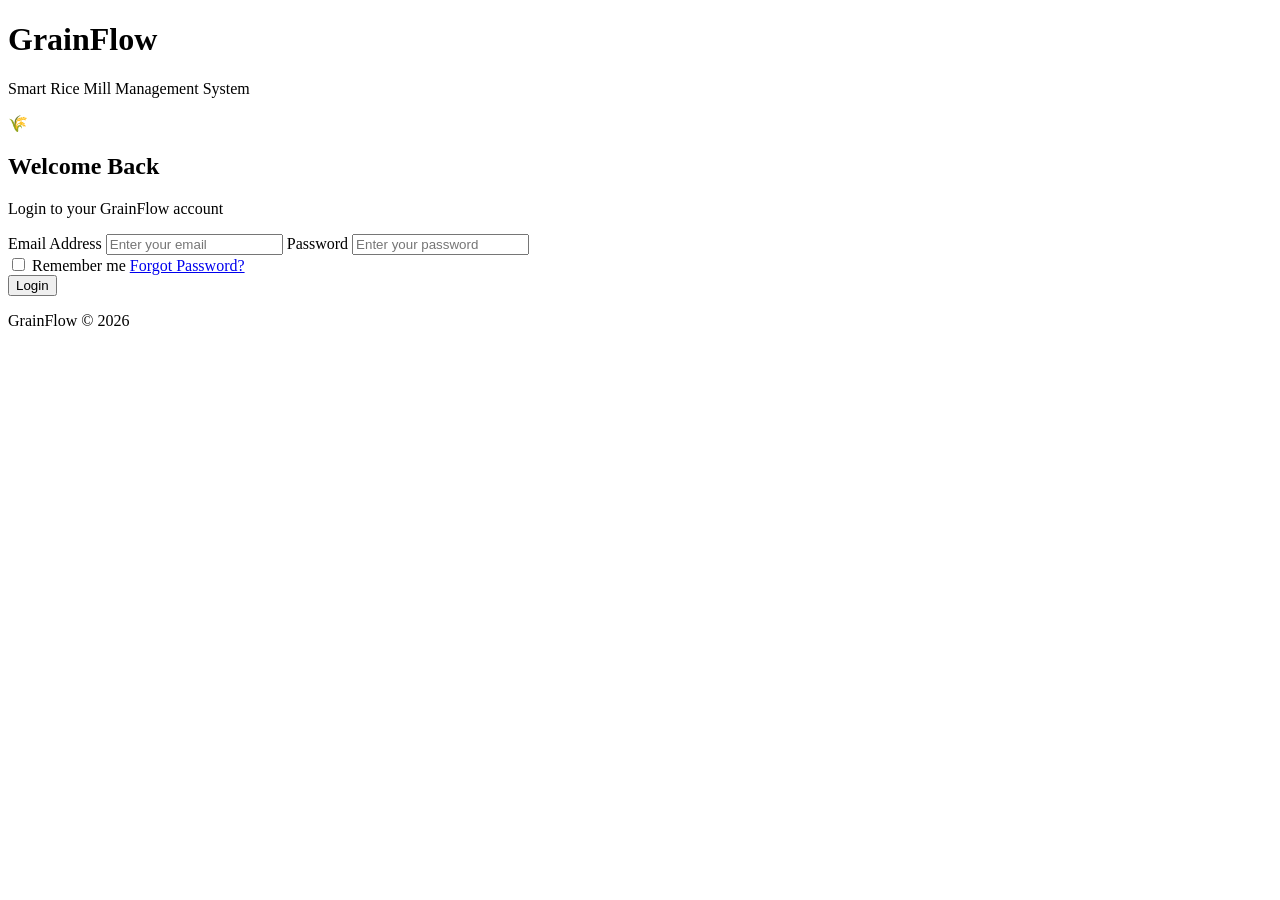
==== GrainFlow/index.html @ 27c42c1f "Rename GrainFlow/HTML/index.html to GrainFlow/index.html" ====
<!doctype html>
<html lang="en">
  <head>
    <meta charset="UTF-8" />
    <meta name="viewport" content="width=device-width, initial-scale=1.0" />

    <title>GrainFlow | Login</title>

    <link rel="stylesheet" href="../CSS/style.css" />
  </head>

  <body>
    <div class="login-container">
      <!-- Left Side -->
      <div class="login-image">
        <div class="overlay">
          <h1>GrainFlow</h1>
          <p>Smart Rice Mill Management System</p>
        </div>
      </div>

      <!-- Right Side -->
      <div class="login-box">
        <div class="logo">🌾</div>

        <h2>Welcome Back</h2>
        <p class="subtitle">Login to your GrainFlow account</p>

        <form>
          <label>Email Address</label>
          <input type="email" placeholder="Enter your email" required />

          <label>Password</label>
          <input type="password" placeholder="Enter your password" required />

          <div class="options">
            <label class="remember">
              <input type="checkbox" />
              Remember me
            </label>

            <a href="#">Forgot Password?</a>
          </div>

          <button type="submit">Login</button>
        </form>

        <p class="footer-text">GrainFlow © 2026</p>
      </div>
    </div>
  </body>
</html>
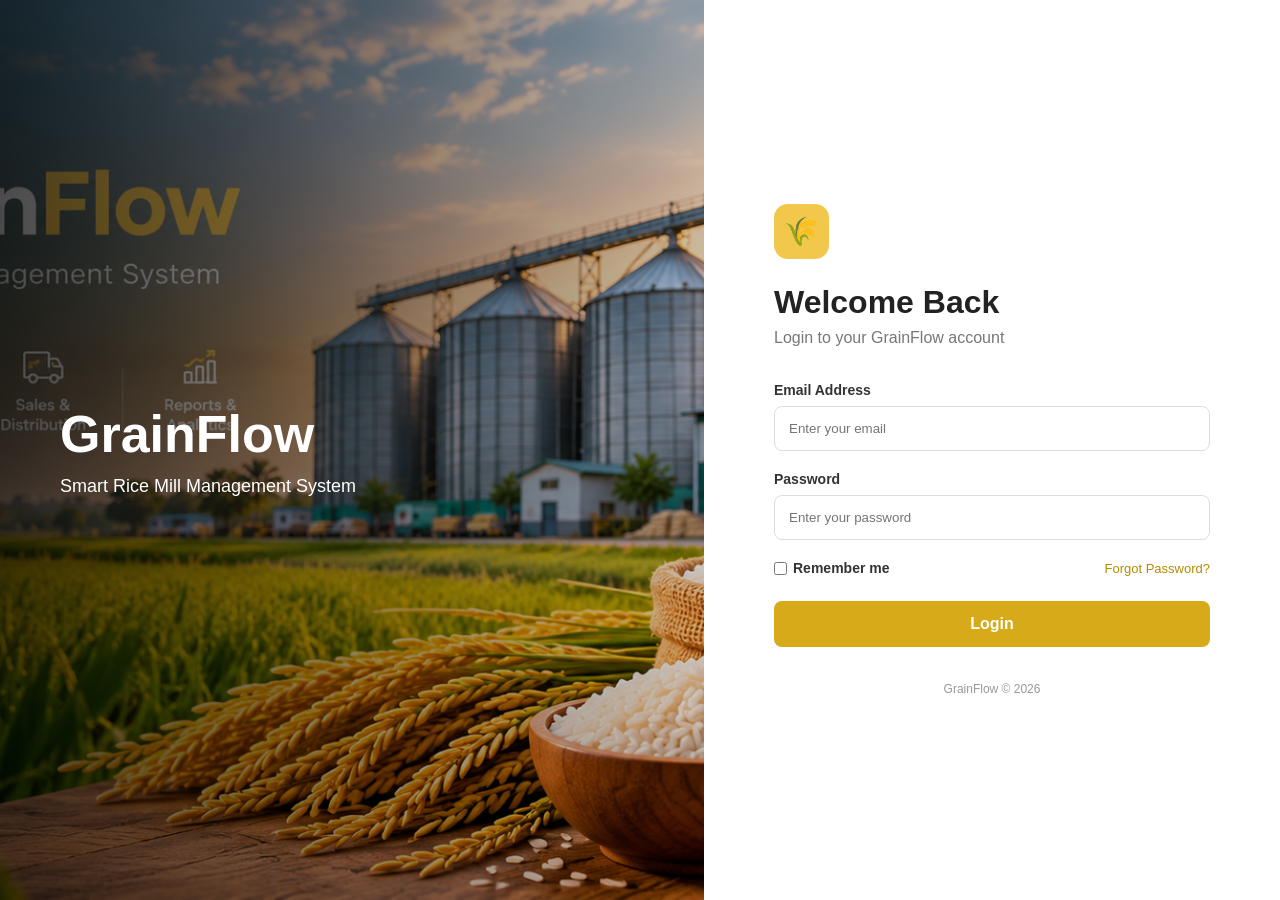
==== commit 8a95a09d: "Fix stylesheet link in index.html Updated stylesheet link path for consistency." ====
--- a/GrainFlow/index.html
+++ b/GrainFlow/index.html
@@ -6,7 +6,7 @@
 
     <title>GrainFlow | Login</title>
 
-    <link rel="stylesheet" href="../CSS/style.css" />
+    <link rel="stylesheet" href="CSS/style.css" />
   </head>
 
   <body>
--- a/GrainFlow/CSS/style.css
+++ b/GrainFlow/CSS/style.css
@@ -0,0 +1,908 @@
+* {
+  margin: 0;
+  padding: 0;
+  box-sizing: border-box;
+  font-family: Arial, sans-serif;
+}
+
+body {
+  min-height: 100vh;
+  background: #f5f7f4;
+}
+
+.login-container {
+  display: flex;
+  min-height: 100vh;
+}
+
+/* LEFT IMAGE */
+
+.login-image {
+  width: 55%;
+  background-image: url("../images/grainflow.jpg");
+  background-size: cover;
+  background-position: center;
+  position: relative;
+}
+
+.overlay {
+  position: absolute;
+  inset: 0;
+  background: linear-gradient(90deg, rgba(0, 0, 0, 0.7), rgba(0, 0, 0, 0.2));
+
+  display: flex;
+  flex-direction: column;
+  justify-content: center;
+  padding: 60px;
+  color: white;
+}
+
+.overlay h1 {
+  font-size: 52px;
+  margin-bottom: 12px;
+}
+
+.overlay p {
+  font-size: 18px;
+}
+
+/* LOGIN BOX */
+
+.login-box {
+  width: 45%;
+  background: white;
+
+  display: flex;
+  flex-direction: column;
+  justify-content: center;
+
+  padding: 70px;
+}
+
+.logo {
+  width: 55px;
+  height: 55px;
+
+  display: flex;
+  align-items: center;
+  justify-content: center;
+
+  background: #f1c84b;
+  border-radius: 14px;
+
+  font-size: 28px;
+  margin-bottom: 25px;
+}
+
+.login-box h2 {
+  font-size: 32px;
+  color: #222;
+  margin-bottom: 8px;
+}
+
+.subtitle {
+  color: #777;
+  margin-bottom: 35px;
+}
+
+/* FORM */
+
+form label {
+  display: block;
+  margin-bottom: 8px;
+  font-size: 14px;
+  font-weight: 600;
+  color: #333;
+}
+
+input[type="email"],
+input[type="password"] {
+  width: 100%;
+  padding: 14px;
+
+  border: 1px solid #ddd;
+  border-radius: 8px;
+
+  margin-bottom: 20px;
+  outline: none;
+}
+
+input:focus {
+  border-color: #d6a900;
+}
+
+.options {
+  display: flex;
+  justify-content: space-between;
+  align-items: center;
+
+  font-size: 13px;
+  margin-bottom: 25px;
+}
+
+.remember {
+  display: flex !important;
+  gap: 6px;
+  align-items: center;
+  margin: 0 !important;
+}
+
+.options a {
+  text-decoration: none;
+  color: #b58b00;
+}
+
+button {
+  width: 100%;
+  padding: 14px;
+
+  border: none;
+  border-radius: 8px;
+
+  background: #d6aa18;
+  color: white;
+
+  font-size: 16px;
+  font-weight: bold;
+
+  cursor: pointer;
+}
+
+button:hover {
+  background: #b88f0c;
+}
+
+.footer-text {
+  text-align: center;
+  color: #999;
+  font-size: 12px;
+  margin-top: 35px;
+}
+
+/* MOBILE */
+
+@media (max-width: 768px) {
+  .login-container {
+    flex-direction: column;
+  }
+
+  .login-image {
+    width: 100%;
+    height: 250px;
+  }
+
+  .login-box {
+    width: 100%;
+    padding: 40px 25px;
+  }
+
+  .overlay {
+    padding: 30px;
+  }
+
+  .overlay h1 {
+    font-size: 38px;
+  }
+}
+
+/* =========================================
+   GRAINFLOW DASHBOARD
+   ========================================= */
+
+.dashboard {
+  display: flex;
+  min-height: 100vh;
+  background: #f5f7f4;
+}
+
+/* SIDEBAR */
+
+.sidebar {
+  width: 250px;
+  min-height: 100vh;
+  background: #10251b;
+  color: white;
+  padding: 24px 16px;
+  display: flex;
+  flex-direction: column;
+  position: fixed;
+  left: 0;
+  top: 0;
+  bottom: 0;
+}
+
+.brand {
+  display: flex;
+  align-items: center;
+  gap: 12px;
+  padding: 5px 10px 28px;
+  border-bottom: 1px solid rgba(255, 255, 255, 0.1);
+}
+
+.brand-icon {
+  width: 42px;
+  height: 42px;
+  background: #d6aa18;
+  border-radius: 12px;
+  display: flex;
+  align-items: center;
+  justify-content: center;
+  font-size: 22px;
+}
+
+.brand h2 {
+  font-size: 21px;
+  margin: 0;
+}
+
+.brand span {
+  display: block;
+  color: #9ba99f;
+  font-size: 9px;
+  margin-top: 3px;
+}
+
+/* SIDEBAR MENU */
+
+.sidebar-menu {
+  margin-top: 25px;
+}
+
+.sidebar a {
+  text-decoration: none;
+  color: #aebbb2;
+}
+
+.sidebar-menu a,
+.sidebar-bottom a {
+  display: flex;
+  align-items: center;
+  gap: 13px;
+  padding: 13px 14px;
+  margin-bottom: 6px;
+  border-radius: 9px;
+  font-size: 14px;
+  transition: 0.3s;
+}
+
+.sidebar-menu a:hover,
+.sidebar-bottom a:hover,
+.sidebar-menu a.active {
+  background: #d6aa18;
+  color: white;
+}
+
+.sidebar-bottom {
+  margin-top: auto;
+  border-top: 1px solid rgba(255, 255, 255, 0.1);
+  padding-top: 15px;
+}
+
+/* MAIN CONTENT */
+
+.main-content {
+  margin-left: 250px;
+  width: calc(100% - 250px);
+  padding: 30px 35px;
+}
+
+/* TOP BAR */
+
+.topbar {
+  display: flex;
+  justify-content: space-between;
+  align-items: center;
+  margin-bottom: 30px;
+}
+
+.topbar h1 {
+  font-size: 30px;
+  color: #17231c;
+  margin-bottom: 6px;
+}
+
+.topbar p {
+  color: #7b857e;
+  font-size: 14px;
+}
+
+.profile {
+  display: flex;
+  align-items: center;
+  gap: 10px;
+}
+
+.profile-icon {
+  width: 43px;
+  height: 43px;
+  background: #d6aa18;
+  border-radius: 50%;
+  display: flex;
+  align-items: center;
+  justify-content: center;
+  color: white;
+  font-weight: bold;
+}
+
+.profile strong {
+  display: block;
+  font-size: 14px;
+  color: #26332b;
+}
+
+.profile small {
+  color: #89938d;
+  font-size: 11px;
+}
+
+/* STAT CARDS */
+
+.stats {
+  display: grid;
+  grid-template-columns: repeat(4, 1fr);
+  gap: 18px;
+  margin-bottom: 25px;
+}
+
+.stat-card {
+  background: white;
+  border-radius: 15px;
+  padding: 22px;
+  display: flex;
+  align-items: center;
+  gap: 16px;
+  border: 1px solid #e8ece8;
+  box-shadow: 0 4px 15px rgba(0, 0, 0, 0.03);
+}
+
+.stat-icon {
+  width: 50px;
+  height: 50px;
+  border-radius: 12px;
+  background: #f8edc7;
+  display: flex;
+  align-items: center;
+  justify-content: center;
+  font-size: 23px;
+}
+
+.stat-card p {
+  color: #7c857f;
+  font-size: 12px;
+  margin-bottom: 5px;
+}
+
+.stat-card h2 {
+  font-size: 20px;
+  color: #17231c;
+  margin-bottom: 5px;
+}
+
+.stat-card span {
+  color: #4c9a68;
+  font-size: 10px;
+}
+
+/* DASHBOARD GRID */
+
+.dashboard-grid {
+  display: grid;
+  grid-template-columns: 1.5fr 1fr;
+  gap: 20px;
+  margin-bottom: 20px;
+}
+
+.panel {
+  background: white;
+  border: 1px solid #e8ece8;
+  border-radius: 15px;
+  padding: 22px;
+  box-shadow: 0 4px 15px rgba(0, 0, 0, 0.03);
+}
+
+.panel-header {
+  display: flex;
+  justify-content: space-between;
+  align-items: center;
+  margin-bottom: 20px;
+}
+
+.panel-header h3 {
+  color: #1d2b22;
+  font-size: 17px;
+  margin-bottom: 4px;
+}
+
+.panel-header p {
+  color: #89938d;
+  font-size: 11px;
+}
+
+.panel-header select {
+  padding: 7px 12px;
+  border: 1px solid #ddd;
+  border-radius: 7px;
+  background: white;
+}
+
+/* SIMPLE CHART */
+
+.chart-placeholder {
+  height: 220px;
+  display: flex;
+  align-items: end;
+  justify-content: space-around;
+  gap: 15px;
+  padding: 20px 10px 5px;
+  border-bottom: 1px solid #e5e8e5;
+}
+
+.bar {
+  width: 11%;
+  background: #d6aa18;
+  border-radius: 7px 7px 0 0;
+  position: relative;
+  min-height: 40px;
+}
+
+.bar span {
+  position: absolute;
+  top: 100%;
+  left: 50%;
+  transform: translateX(-50%);
+  margin-top: 8px;
+  font-size: 10px;
+  color: #8b948e;
+}
+
+.b1 {
+  height: 45%;
+}
+.b2 {
+  height: 60%;
+}
+.b3 {
+  height: 52%;
+}
+.b4 {
+  height: 75%;
+}
+.b5 {
+  height: 65%;
+}
+.b6 {
+  height: 88%;
+}
+
+/* LOW STOCK */
+
+.alert-count {
+  background: #f9e2df;
+  color: #c44c42;
+  width: 28px;
+  height: 28px;
+  border-radius: 50%;
+  display: flex;
+  align-items: center;
+  justify-content: center;
+  font-size: 12px;
+  font-weight: bold;
+}
+
+.stock-item {
+  display: flex;
+  justify-content: space-between;
+  align-items: center;
+  padding: 14px 0;
+  border-bottom: 1px solid #eef0ee;
+}
+
+.stock-item:last-child {
+  border-bottom: none;
+}
+
+.stock-item strong {
+  display: block;
+  font-size: 13px;
+  color: #27342c;
+}
+
+.stock-item small {
+  display: block;
+  color: #929a95;
+  font-size: 10px;
+  margin-top: 4px;
+}
+
+.danger,
+.warning {
+  padding: 6px 9px;
+  border-radius: 6px;
+  font-size: 9px;
+}
+
+.danger {
+  background: #fce7e5;
+  color: #c24b42;
+}
+
+.warning {
+  background: #fff3d2;
+  color: #a57a09;
+}
+
+/* TRANSACTIONS */
+
+.transactions {
+  margin-bottom: 30px;
+}
+
+.view-btn {
+  border: none;
+  background: #f8edc7;
+  color: #9b770d;
+  padding: 8px 13px;
+  border-radius: 7px;
+  cursor: pointer;
+  font-size: 11px;
+}
+
+.table-container {
+  overflow-x: auto;
+}
+
+table {
+  width: 100%;
+  border-collapse: collapse;
+}
+
+th {
+  text-align: left;
+  background: #f8f9f7;
+  color: #7b857e;
+  font-size: 10px;
+  padding: 13px;
+}
+
+td {
+  padding: 15px 13px;
+  border-bottom: 1px solid #eef0ee;
+  font-size: 12px;
+  color: #3c4740;
+}
+
+.status {
+  padding: 6px 9px;
+  border-radius: 6px;
+  font-size: 9px;
+}
+
+.completed {
+  background: #e2f4e7;
+  color: #398653;
+}
+
+.pending {
+  background: #fff1cf;
+  color: #a2760a;
+}
+
+/* RESPONSIVE */
+
+@media (max-width: 1100px) {
+  .stats {
+    grid-template-columns: repeat(2, 1fr);
+  }
+
+  .dashboard-grid {
+    grid-template-columns: 1fr;
+  }
+}
+
+@media (max-width: 768px) {
+  .sidebar {
+    width: 70px;
+    padding: 20px 10px;
+  }
+
+  .brand div:not(.brand-icon),
+  .sidebar a span {
+    display: none;
+  }
+
+  .brand {
+    border: none;
+    padding: 0;
+    justify-content: center;
+  }
+
+  .sidebar-menu a,
+  .sidebar-bottom a {
+    justify-content: center;
+  }
+
+  .main-content {
+    margin-left: 70px;
+    width: calc(100% - 70px);
+    padding: 20px;
+  }
+
+  .stats {
+    grid-template-columns: 1fr;
+  }
+
+  .topbar {
+    align-items: flex-start;
+  }
+
+  .profile {
+    display: none;
+  }
+}
+
+/* =========================================
+   INVENTORY ACTIONS
+   ========================================= */
+
+.inventory-actions {
+  display: flex;
+  justify-content: space-between;
+  align-items: center;
+  gap: 20px;
+  margin: 20px 0;
+}
+
+.search-box {
+  flex: 1;
+}
+
+.search-box input {
+  width: 100%;
+  max-width: 420px;
+  padding: 13px 16px;
+  border: 1px solid #e0e4e0;
+  border-radius: 9px;
+  outline: none;
+  background: white;
+  font-size: 13px;
+}
+
+.search-box input:focus {
+  border-color: #d6aa18;
+}
+
+.action-buttons {
+  display: flex;
+  gap: 10px;
+}
+
+.add-stock-btn,
+.stock-out-btn {
+  width: auto;
+  min-width: 125px;
+  padding: 12px 18px;
+  border: none;
+  border-radius: 8px;
+  color: white;
+  font-size: 12px;
+  font-weight: 600;
+  cursor: pointer;
+}
+
+.add-stock-btn {
+  background: #d6aa18;
+}
+
+.add-stock-btn:hover {
+  background: #b88f0c;
+}
+
+.stock-out-btn {
+  background: #10251b;
+}
+
+.stock-out-btn:hover {
+  background: #1d3a2b;
+}
+
+/* EDIT BUTTON */
+
+.edit-btn {
+  border: none;
+  background: #f8edc7;
+  color: #9b770d;
+  padding: 7px 14px;
+  border-radius: 6px;
+  font-size: 10px;
+  cursor: pointer;
+}
+
+.edit-btn:hover {
+  background: #d6aa18;
+  color: white;
+}
+
+/* INVENTORY MODAL */
+
+.modal-overlay {
+  display: none;
+  position: fixed;
+  inset: 0;
+  background: rgba(0, 0, 0, 0.55);
+  align-items: center;
+  justify-content: center;
+  z-index: 1000;
+}
+
+.modal {
+  width: 450px;
+  max-width: 90%;
+  background: white;
+  border-radius: 16px;
+  padding: 25px;
+  box-shadow: 0 15px 50px rgba(0, 0, 0, 0.2);
+}
+
+.modal-header {
+  display: flex;
+  justify-content: space-between;
+  align-items: flex-start;
+  margin-bottom: 22px;
+}
+
+.modal-header h2 {
+  margin: 0 0 5px;
+  color: #1d2b22;
+  font-size: 21px;
+}
+
+.modal-header p {
+  margin: 0;
+  color: #89938d;
+  font-size: 11px;
+}
+
+.close-btn {
+  width: 32px;
+  height: 32px;
+  border: none;
+  background: #f2f3f1;
+  color: #555;
+  border-radius: 50%;
+  font-size: 20px;
+  cursor: pointer;
+}
+
+.modal form label {
+  margin-top: 12px;
+}
+
+.modal form input,
+.modal form select {
+  width: 100%;
+  padding: 12px;
+  border: 1px solid #ddd;
+  border-radius: 8px;
+  margin-bottom: 8px;
+  outline: none;
+  background: white;
+}
+
+.modal form input:focus,
+.modal form select:focus {
+  border-color: #d6aa18;
+}
+
+.modal-buttons {
+  display: flex;
+  justify-content: flex-end;
+  gap: 10px;
+  margin-top: 20px;
+}
+
+.modal-buttons button {
+  width: auto;
+}
+
+.cancel-btn {
+  padding: 12px 18px;
+  border: 1px solid #ddd;
+  background: white;
+  color: #555;
+  border-radius: 8px;
+  cursor: pointer;
+}
+
+/* mobile-view */
+
+@media (max-width: 768px) {
+  .inventory-actions {
+    flex-direction: column;
+    align-items: stretch;
+  }
+
+  .search-box input {
+    max-width: 100%;
+  }
+
+  .action-buttons {
+    width: 100%;
+  }
+
+  .action-buttons button {
+    flex: 1;
+  }
+
+  .modal {
+    width: 95%;
+  }
+}
+/* =========================
+   REPORTS
+========================= */
+
+#reportType {
+  width: 100%;
+  max-width: 300px;
+  padding: 12px 15px;
+  border: 1px solid #e0e4e0;
+  border-radius: 9px;
+  background: white;
+  outline: none;
+  font-size: 13px;
+}
+
+.report-bars {
+  margin-top: 20px;
+}
+
+.report-row {
+  display: grid;
+  grid-template-columns: 40px 1fr 65px;
+  align-items: center;
+  gap: 12px;
+  margin-bottom: 18px;
+  font-size: 12px;
+}
+
+.report-row .bar {
+  height: 9px;
+  background: #eef0ec;
+  border-radius: 10px;
+  overflow: hidden;
+}
+
+.report-row .bar span {
+  display: block;
+  height: 100%;
+  background: #d6aa18;
+  border-radius: 10px;
+}
+
+.report-summary {
+  display: grid;
+  gap: 15px;
+  margin-top: 20px;
+}
+
+.report-summary div {
+  display: flex;
+  justify-content: space-between;
+  padding: 13px;
+  background: #f7f8f6;
+  border-radius: 8px;
+}
+
+.report-summary span {
+  color: #7d8781;
+  font-size: 12px;
+}
+
+.report-summary strong {
+  color: #1d2b22;
+  font-size: 13px;
+}
+
+.report-table-card {
+  margin-top: 20px;
+}
